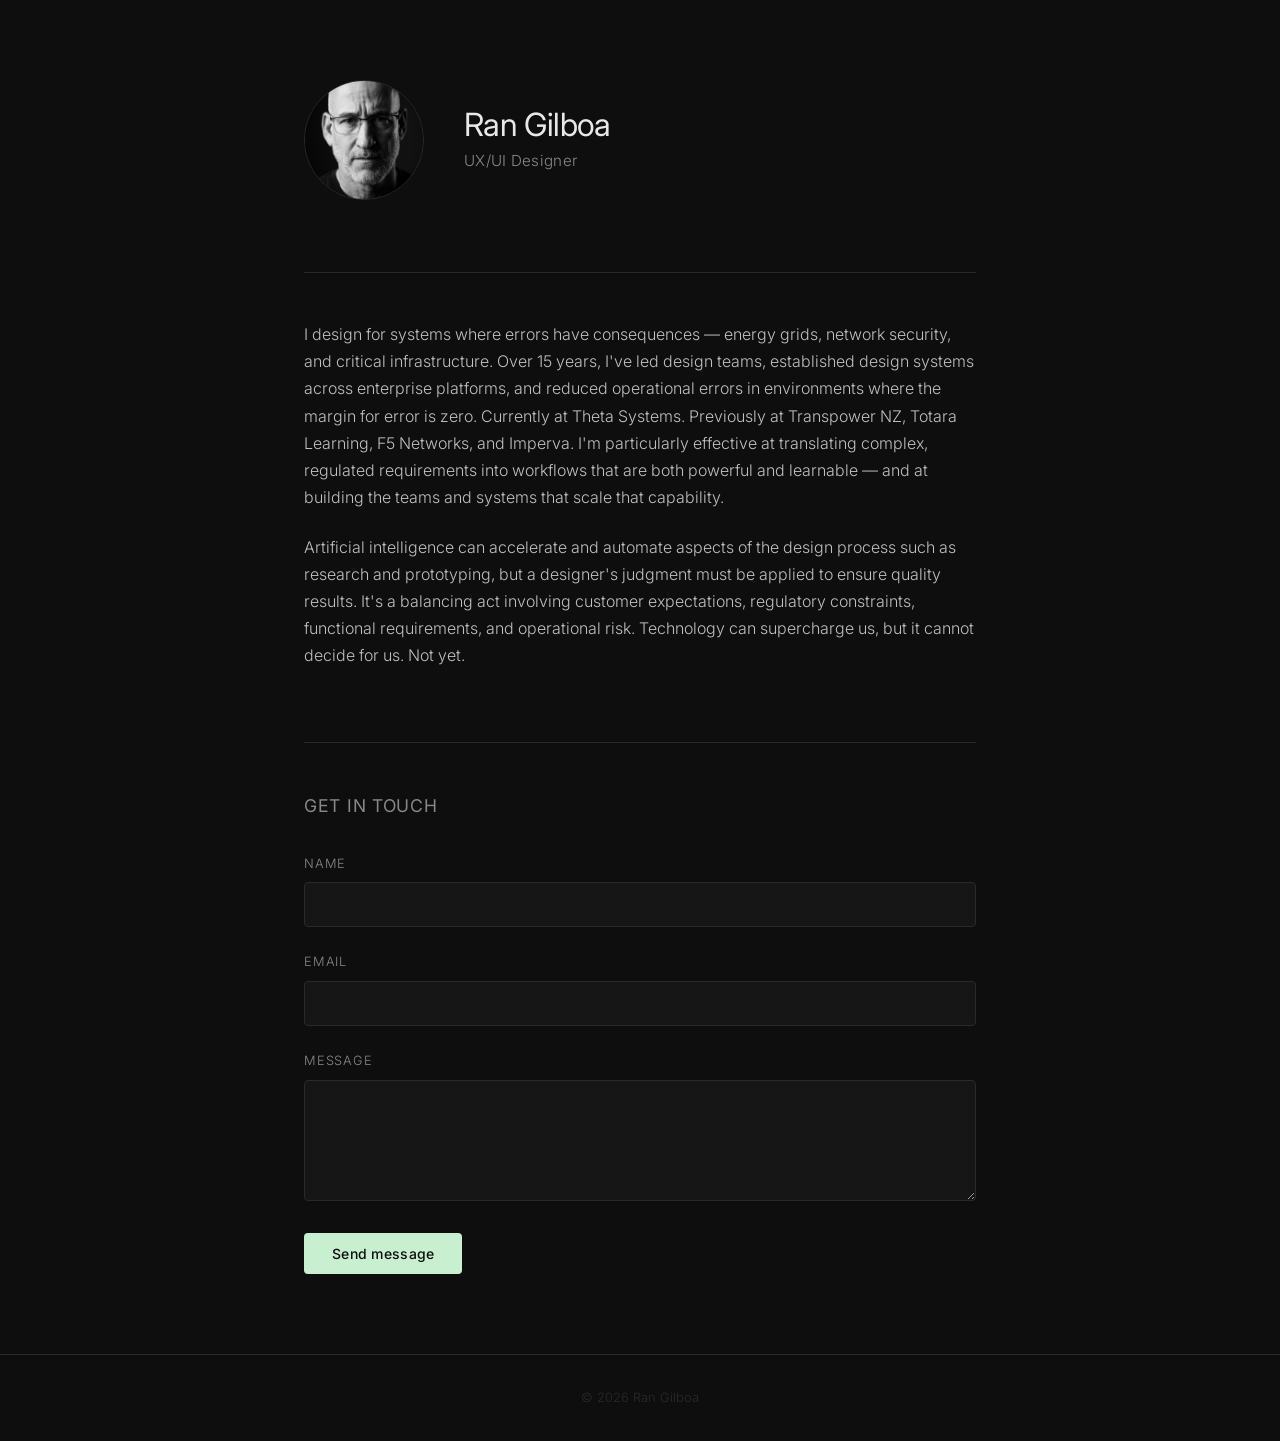
==== index.html @ 368ed82d "Initial homepage — Ran Gilboa landing page" ====
<!DOCTYPE html>
<html lang="en">
<head>
  <meta charset="UTF-8" />
  <meta name="viewport" content="width=device-width, initial-scale=1.0" />
  <title>Ran Gilboa — UX/UI Designer</title>
  <link rel="preconnect" href="https://fonts.googleapis.com" />
  <link rel="preconnect" href="https://fonts.gstatic.com" crossorigin />
  <link href="https://fonts.googleapis.com/css2?family=Inter:wght@300;400;500&display=swap" rel="stylesheet" />
  <link rel="stylesheet" href="style.css" />
</head>
<body>
  <main>
    <section class="hero">
      <div class="hero-inner">
        <img src="content/dramatic.jpg" alt="Ran Gilboa" class="portrait" />
        <div class="hero-text">
          <h1>Ran Gilboa</h1>
          <p class="role">UX/UI Designer</p>
        </div>
      </div>
    </section>

    <section class="about">
      <p>I design for systems where errors have consequences — energy grids, network security, and critical infrastructure. Over 15 years, I've led design teams, established design systems across enterprise platforms, and reduced operational errors in environments where the margin for error is zero. Currently at Theta Systems. Previously at Transpower NZ, Totara Learning, F5 Networks, and Imperva. I'm particularly effective at translating complex, regulated requirements into workflows that are both powerful and learnable — and at building the teams and systems that scale that capability.</p>
      <p>Artificial intelligence can accelerate and automate aspects of the design process such as research and prototyping, but a designer's judgment must be applied to ensure quality results. It's a balancing act involving customer expectations, regulatory constraints, functional requirements, and operational risk. Technology can supercharge us, but it cannot decide for us. Not yet.</p>
    </section>

    <section class="contact">
      <h2>Get in touch</h2>
      <form id="contact-form" action="https://formsubmit.co/ran.gilboa@gmail.com" method="POST">
        <input type="hidden" name="_subject" value="Message from rangilboa.com" />
        <input type="hidden" name="_captcha" value="false" />
        <input type="hidden" name="_next" value="thanks.html" />
        <div class="field">
          <label for="name">Name</label>
          <input type="text" id="name" name="name" required />
        </div>
        <div class="field">
          <label for="email">Email</label>
          <input type="email" id="email" name="email" required />
        </div>
        <div class="field">
          <label for="message">Message</label>
          <textarea id="message" name="message" rows="5" required></textarea>
        </div>
        <button type="submit">Send message</button>
      </form>
    </section>
  </main>

  <footer>
    <p>&copy; 2026 Ran Gilboa</p>
  </footer>
</body>
</html>
---- style.css ----
*, *::before, *::after {
  box-sizing: border-box;
  margin: 0;
  padding: 0;
}

:root {
  --bg: #0e0e0e;
  --surface: #161616;
  --border: #2a2a2a;
  --text: #e8e8e8;
  --muted: #888;
  --accent: #c8f0d0;
  --font: 'Inter', system-ui, sans-serif;
}

html {
  font-size: 16px;
  scroll-behavior: smooth;
}

body {
  background: var(--bg);
  color: var(--text);
  font-family: var(--font);
  font-weight: 300;
  line-height: 1.7;
  min-height: 100vh;
  display: flex;
  flex-direction: column;
}

main {
  max-width: 720px;
  margin: 0 auto;
  padding: 80px 24px 80px;
  flex: 1;
}

/* Hero */
.hero {
  margin-bottom: 72px;
}

.hero-inner {
  display: flex;
  align-items: center;
  gap: 40px;
}

.portrait {
  width: 120px;
  height: 120px;
  border-radius: 50%;
  object-fit: cover;
  object-position: center top;
  flex-shrink: 0;
  border: 1px solid var(--border);
}

h1 {
  font-size: 2rem;
  font-weight: 400;
  letter-spacing: -0.02em;
  line-height: 1.2;
}

.role {
  color: var(--muted);
  font-size: 0.95rem;
  margin-top: 4px;
  letter-spacing: 0.02em;
}

/* About */
.about {
  margin-bottom: 72px;
  border-top: 1px solid var(--border);
  padding-top: 48px;
}

.about p {
  font-size: 1rem;
  color: #c0c0c0;
  margin-bottom: 1.4em;
}

.about p:last-child {
  margin-bottom: 0;
}

/* Contact */
.contact {
  border-top: 1px solid var(--border);
  padding-top: 48px;
}

h2 {
  font-size: 1.1rem;
  font-weight: 400;
  letter-spacing: 0.04em;
  text-transform: uppercase;
  color: var(--muted);
  margin-bottom: 32px;
}

.field {
  margin-bottom: 24px;
}

label {
  display: block;
  font-size: 0.8rem;
  letter-spacing: 0.06em;
  text-transform: uppercase;
  color: var(--muted);
  margin-bottom: 8px;
}

input,
textarea {
  width: 100%;
  background: var(--surface);
  border: 1px solid var(--border);
  border-radius: 4px;
  color: var(--text);
  font-family: var(--font);
  font-size: 0.95rem;
  font-weight: 300;
  padding: 12px 14px;
  transition: border-color 0.15s;
  outline: none;
  resize: vertical;
}

input:focus,
textarea:focus {
  border-color: #444;
}

button {
  background: var(--accent);
  border: none;
  border-radius: 4px;
  color: #0e0e0e;
  cursor: pointer;
  font-family: var(--font);
  font-size: 0.875rem;
  font-weight: 500;
  letter-spacing: 0.02em;
  padding: 12px 28px;
  transition: opacity 0.15s;
}

button:hover {
  opacity: 0.85;
}

/* Footer */
footer {
  text-align: center;
  padding: 32px 24px;
  font-size: 0.8rem;
  color: var(--border);
  border-top: 1px solid var(--border);
}

/* Responsive */
@media (max-width: 480px) {
  .hero-inner {
    flex-direction: column;
    align-items: flex-start;
    gap: 24px;
  }

  h1 {
    font-size: 1.6rem;
  }
}
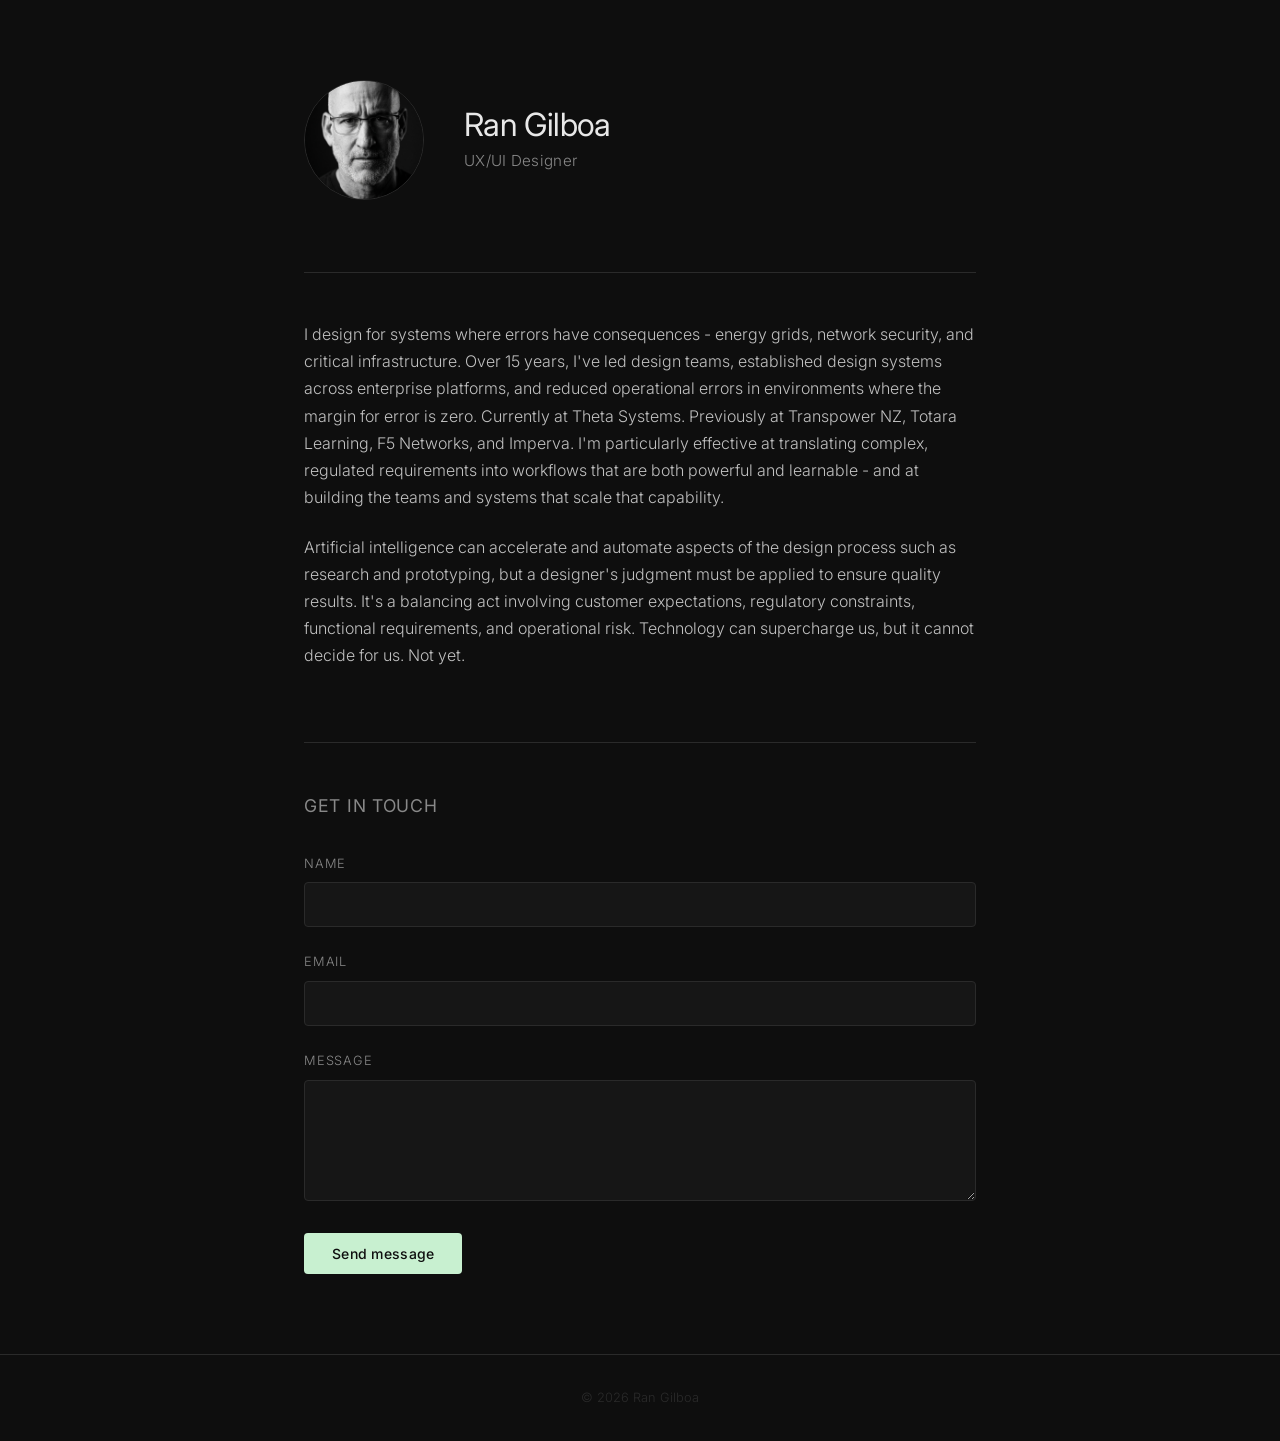
==== commit 4285aef9: "Fix punctuation in about section paragraph replaced em dash with dash" ====
--- a/index.html
+++ b/index.html
@@ -22,7 +22,7 @@
     </section>
 
     <section class="about">
-      <p>I design for systems where errors have consequences — energy grids, network security, and critical infrastructure. Over 15 years, I've led design teams, established design systems across enterprise platforms, and reduced operational errors in environments where the margin for error is zero. Currently at Theta Systems. Previously at Transpower NZ, Totara Learning, F5 Networks, and Imperva. I'm particularly effective at translating complex, regulated requirements into workflows that are both powerful and learnable — and at building the teams and systems that scale that capability.</p>
+      <p>I design for systems where errors have consequences - energy grids, network security, and critical infrastructure. Over 15 years, I've led design teams, established design systems across enterprise platforms, and reduced operational errors in environments where the margin for error is zero. Currently at Theta Systems. Previously at Transpower NZ, Totara Learning, F5 Networks, and Imperva. I'm particularly effective at translating complex, regulated requirements into workflows that are both powerful and learnable - and at building the teams and systems that scale that capability.</p>
       <p>Artificial intelligence can accelerate and automate aspects of the design process such as research and prototyping, but a designer's judgment must be applied to ensure quality results. It's a balancing act involving customer expectations, regulatory constraints, functional requirements, and operational risk. Technology can supercharge us, but it cannot decide for us. Not yet.</p>
     </section>
 
